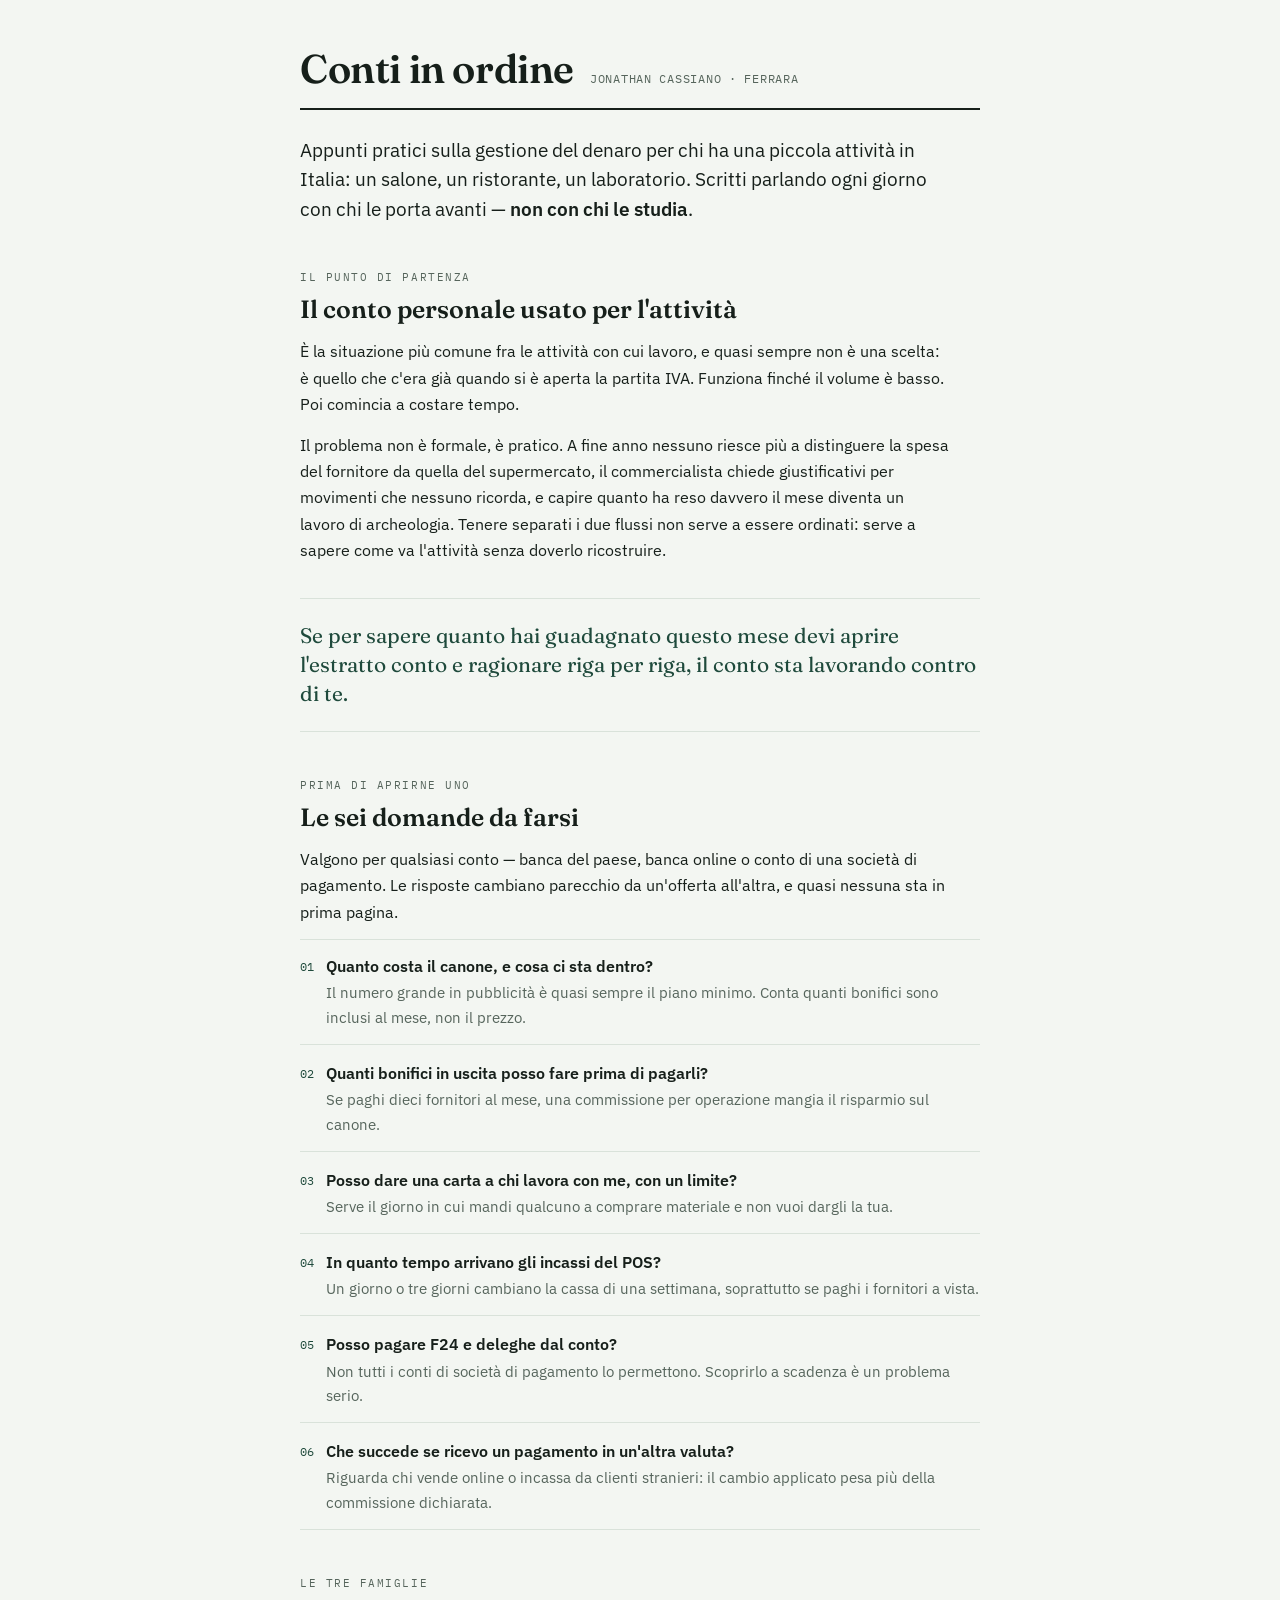
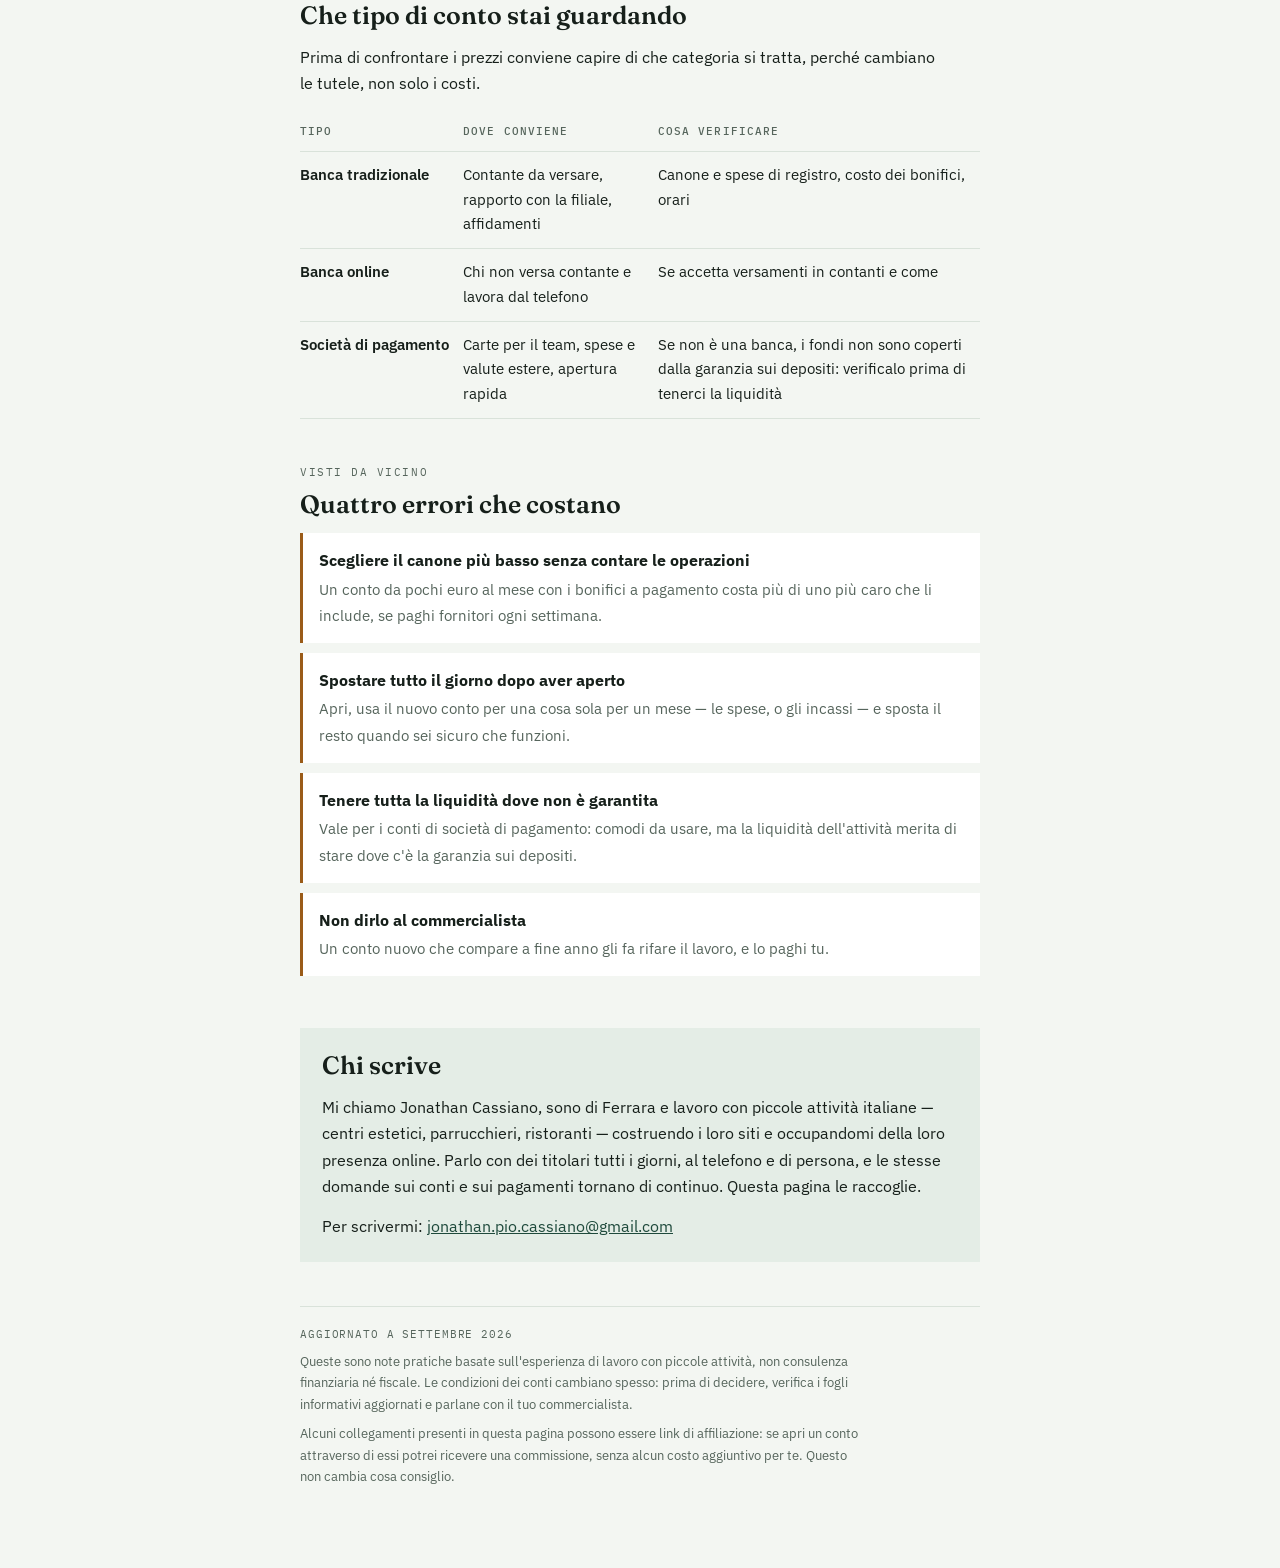
==== index.html @ 9d9dc806 "Add files via upload" ====
<!DOCTYPE html>
<html lang="it">
<head>
<meta charset="utf-8">
<meta name="viewport" content="width=device-width, initial-scale=1">
<meta name="description" content="Note pratiche sulla gestione del conto e dei pagamenti per piccole attività italiane: cosa verificare prima di aprire un conto aziendale, errori comuni, domande da fare.">
<meta name="author" content="Jonathan Cassiano">
<!-- IMPACT-VERIFICATION: qui andrà il meta tag di verifica fornito da Impact -->
<style>
  *{box-sizing:border-box}
  html{-webkit-text-size-adjust:100%}
  body{margin:0;font-size:14px}
  img{max-width:100%}
  [hidden]{display:none!important}
</style>
<title>Conti in ordine</title>
<link rel="preconnect" href="https://fonts.googleapis.com">
<link rel="preconnect" href="https://fonts.gstatic.com" crossorigin>
<link rel="stylesheet" href="https://fonts.googleapis.com/css2?family=Fraunces:opsz,wght@9..144,400;9..144,600&family=IBM+Plex+Mono:wght@400;500&family=IBM+Plex+Sans:wght@400;500;600&display=swap">
<style>
  :root{
    --ground:#F3F6F2;
    --surface:#FFFFFF;
    --ink:#161F1A;
    --ink-soft:#56655C;
    --rule:#D9E2DA;
    --accent:#1F4A3C;
    --accent-soft:#E4EDE6;
    --mark:#9A5B18;
    --mark-soft:#F6EBDD;
    --display:"Fraunces",Georgia,"Times New Roman",serif;
    --body:"IBM Plex Sans","Segoe UI",system-ui,sans-serif;
    --mono:"IBM Plex Mono","SF Mono",Consolas,monospace;
  }
  @media (prefers-color-scheme: dark){
    :root:not([data-theme="light"]){
      --ground:#0F1512;
      --surface:#161E19;
      --ink:#E7EFE8;
      --ink-soft:#9AAB9F;
      --rule:#25322B;
      --accent:#7FC6A3;
      --accent-soft:#1A2822;
      --mark:#D79A55;
      --mark-soft:#2A2117;
    }
  }
  :root[data-theme="dark"]{
    --ground:#0F1512;
    --surface:#161E19;
    --ink:#E7EFE8;
    --ink-soft:#9AAB9F;
    --rule:#25322B;
    --accent:#7FC6A3;
    --accent-soft:#1A2822;
    --mark:#D79A55;
    --mark-soft:#2A2117;
  }

  body{
    background:var(--ground);
    color:var(--ink);
    font-family:var(--body);
    font-size:16px;
    line-height:1.65;
    -webkit-font-smoothing:antialiased;
  }
  .wrap{
    max-width:720px;
    margin:0 auto;
    padding-inline:20px;
    padding-block:48px 72px;
  }

  .masthead{
    display:flex;
    flex-wrap:wrap;
    align-items:baseline;
    gap:10px 16px;
    padding-bottom:18px;
    border-bottom:2px solid var(--ink);
  }
  .masthead h1{
    font-family:var(--display);
    font-weight:600;
    font-size:clamp(30px,6vw,40px);
    line-height:1.05;
    margin:0;
    letter-spacing:-0.01em;
  }
  .masthead .by{
    font-family:var(--mono);
    font-size:12px;
    letter-spacing:.06em;
    text-transform:uppercase;
    color:var(--ink-soft);
  }

  .standfirst{
    font-size:19px;
    line-height:1.55;
    margin:26px 0 0;
    max-width:60ch;
  }
  .standfirst strong{font-weight:600;}

  section{margin-top:44px;}
  h2{
    font-family:var(--display);
    font-weight:600;
    font-size:25px;
    line-height:1.2;
    margin:0 0 14px;
    text-wrap:balance;
  }
  h3{
    font-size:16px;
    font-weight:600;
    margin:26px 0 6px;
  }
  p{margin:0 0 14px;max-width:65ch;}
  a{color:var(--accent);}

  .eyebrow{
    font-family:var(--mono);
    font-size:11px;
    letter-spacing:.14em;
    text-transform:uppercase;
    color:var(--ink-soft);
    display:block;
    margin-bottom:8px;
  }

  .checks{list-style:none;padding:0;margin:0;display:flex;flex-direction:column;gap:2px;}
  .checks li{
    display:grid;
    grid-template-columns:auto 1fr;
    gap:12px;
    align-items:start;
    padding:13px 0;
    border-bottom:1px solid var(--rule);
  }
  .checks li:first-child{border-top:1px solid var(--rule);}
  .checks .n{
    font-family:var(--mono);
    font-size:12px;
    color:var(--accent);
    padding-top:4px;
    font-variant-numeric:tabular-nums;
  }
  .checks .q{font-weight:600;}
  .checks .why{color:var(--ink-soft);font-size:15px;display:block;margin-top:2px;}

  .compare{width:100%;border-collapse:collapse;font-size:15px;}
  .compare th,.compare td{text-align:left;padding:11px 14px 11px 0;border-bottom:1px solid var(--rule);vertical-align:top;}
  .compare th{
    font-family:var(--mono);
    font-weight:500;
    font-size:11px;
    letter-spacing:.1em;
    text-transform:uppercase;
    color:var(--ink-soft);
  }
  .compare td:first-child{font-weight:600;white-space:nowrap;}
  .scroller{overflow-x:auto;}

  .mistakes{margin:0;padding:0;list-style:none;}
  .mistakes li{
    padding:14px 16px;
    background:var(--surface);
    border-left:3px solid var(--mark);
    margin-bottom:10px;
  }
  .mistakes b{display:block;margin-bottom:2px;}
  .mistakes span{color:var(--ink-soft);font-size:15px;}

  .pull{
    font-family:var(--display);
    font-size:21px;
    line-height:1.4;
    color:var(--accent);
    border-top:1px solid var(--rule);
    border-bottom:1px solid var(--rule);
    padding:22px 0;
    margin:34px 0;
    max-width:58ch;
  }

  .about{
    background:var(--accent-soft);
    padding:22px;
    margin-top:52px;
  }
  .about h2{margin-top:0;}
  .about p:last-child{margin-bottom:0;}

  footer{
    margin-top:44px;
    padding-top:18px;
    border-top:1px solid var(--rule);
    font-size:13px;
    color:var(--ink-soft);
  }
  footer p{max-width:70ch;margin-bottom:8px;}
  .updated{font-family:var(--mono);font-size:11px;letter-spacing:.08em;text-transform:uppercase;}
</style>

</head>
<body>
<div class="wrap">

  <header class="masthead">
    <h1>Conti in ordine</h1>
    <span class="by">Jonathan Cassiano · Ferrara</span>
  </header>

  <p class="standfirst">Appunti pratici sulla gestione del denaro per chi ha una piccola attività in Italia: un salone, un ristorante, un laboratorio. Scritti parlando ogni giorno con chi le porta avanti — <strong>non con chi le studia</strong>.</p>

  <section>
    <span class="eyebrow">Il punto di partenza</span>
    <h2>Il conto personale usato per l'attività</h2>
    <p>È la situazione più comune fra le attività con cui lavoro, e quasi sempre non è una scelta: è quello che c'era già quando si è aperta la partita IVA. Funziona finché il volume è basso. Poi comincia a costare tempo.</p>
    <p>Il problema non è formale, è pratico. A fine anno nessuno riesce più a distinguere la spesa del fornitore da quella del supermercato, il commercialista chiede giustificativi per movimenti che nessuno ricorda, e capire quanto ha reso davvero il mese diventa un lavoro di archeologia. Tenere separati i due flussi non serve a essere ordinati: serve a sapere come va l'attività senza doverlo ricostruire.</p>

    <div class="pull">Se per sapere quanto hai guadagnato questo mese devi aprire l'estratto conto e ragionare riga per riga, il conto sta lavorando contro di te.</div>
  </section>

  <section>
    <span class="eyebrow">Prima di aprirne uno</span>
    <h2>Le sei domande da farsi</h2>
    <p>Valgono per qualsiasi conto — banca del paese, banca online o conto di una società di pagamento. Le risposte cambiano parecchio da un'offerta all'altra, e quasi nessuna sta in prima pagina.</p>
    <ul class="checks">
      <li><span class="n">01</span><span><span class="q">Quanto costa il canone, e cosa ci sta dentro?</span><span class="why">Il numero grande in pubblicità è quasi sempre il piano minimo. Conta quanti bonifici sono inclusi al mese, non il prezzo.</span></span></li>
      <li><span class="n">02</span><span><span class="q">Quanti bonifici in uscita posso fare prima di pagarli?</span><span class="why">Se paghi dieci fornitori al mese, una commissione per operazione mangia il risparmio sul canone.</span></span></li>
      <li><span class="n">03</span><span><span class="q">Posso dare una carta a chi lavora con me, con un limite?</span><span class="why">Serve il giorno in cui mandi qualcuno a comprare materiale e non vuoi dargli la tua.</span></span></li>
      <li><span class="n">04</span><span><span class="q">In quanto tempo arrivano gli incassi del POS?</span><span class="why">Un giorno o tre giorni cambiano la cassa di una settimana, soprattutto se paghi i fornitori a vista.</span></span></li>
      <li><span class="n">05</span><span><span class="q">Posso pagare F24 e deleghe dal conto?</span><span class="why">Non tutti i conti di società di pagamento lo permettono. Scoprirlo a scadenza è un problema serio.</span></span></li>
      <li><span class="n">06</span><span><span class="q">Che succede se ricevo un pagamento in un'altra valuta?</span><span class="why">Riguarda chi vende online o incassa da clienti stranieri: il cambio applicato pesa più della commissione dichiarata.</span></span></li>
    </ul>
  </section>

  <section>
    <span class="eyebrow">Le tre famiglie</span>
    <h2>Che tipo di conto stai guardando</h2>
    <p>Prima di confrontare i prezzi conviene capire di che categoria si tratta, perché cambiano le tutele, non solo i costi.</p>
    <div class="scroller">
      <table class="compare">
        <thead>
          <tr><th scope="col">Tipo</th><th scope="col">Dove conviene</th><th scope="col">Cosa verificare</th></tr>
        </thead>
        <tbody>
          <tr><td>Banca tradizionale</td><td>Contante da versare, rapporto con la filiale, affidamenti</td><td>Canone e spese di registro, costo dei bonifici, orari</td></tr>
          <tr><td>Banca online</td><td>Chi non versa contante e lavora dal telefono</td><td>Se accetta versamenti in contanti e come</td></tr>
          <tr><td>Società di pagamento</td><td>Carte per il team, spese e valute estere, apertura rapida</td><td>Se non è una banca, i fondi non sono coperti dalla garanzia sui depositi: verificalo prima di tenerci la liquidità</td></tr>
        </tbody>
      </table>
    </div>
  </section>

  <section>
    <span class="eyebrow">Visti da vicino</span>
    <h2>Quattro errori che costano</h2>
    <ul class="mistakes">
      <li><b>Scegliere il canone più basso senza contare le operazioni</b><span>Un conto da pochi euro al mese con i bonifici a pagamento costa più di uno più caro che li include, se paghi fornitori ogni settimana.</span></li>
      <li><b>Spostare tutto il giorno dopo aver aperto</b><span>Apri, usa il nuovo conto per una cosa sola per un mese — le spese, o gli incassi — e sposta il resto quando sei sicuro che funzioni.</span></li>
      <li><b>Tenere tutta la liquidità dove non è garantita</b><span>Vale per i conti di società di pagamento: comodi da usare, ma la liquidità dell'attività merita di stare dove c'è la garanzia sui depositi.</span></li>
      <li><b>Non dirlo al commercialista</b><span>Un conto nuovo che compare a fine anno gli fa rifare il lavoro, e lo paghi tu.</span></li>
    </ul>
  </section>

  <section class="about">
    <h2>Chi scrive</h2>
    <p>Mi chiamo Jonathan Cassiano, sono di Ferrara e lavoro con piccole attività italiane — centri estetici, parrucchieri, ristoranti — costruendo i loro siti e occupandomi della loro presenza online. Parlo con dei titolari tutti i giorni, al telefono e di persona, e le stesse domande sui conti e sui pagamenti tornano di continuo. Questa pagina le raccoglie.</p>
    <p>Per scrivermi: <a href="mailto:jonathan.pio.cassiano@gmail.com">jonathan.pio.cassiano@gmail.com</a></p>
  </section>

  <footer>
    <p class="updated">Aggiornato a settembre 2026</p>
    <p>Queste sono note pratiche basate sull'esperienza di lavoro con piccole attività, non consulenza finanziaria né fiscale. Le condizioni dei conti cambiano spesso: prima di decidere, verifica i fogli informativi aggiornati e parlane con il tuo commercialista.</p>
    <p>Alcuni collegamenti presenti in questa pagina possono essere link di affiliazione: se apri un conto attraverso di essi potrei ricevere una commissione, senza alcun costo aggiuntivo per te. Questo non cambia cosa consiglio.</p>
  </footer>

</div>

</body>
</html>
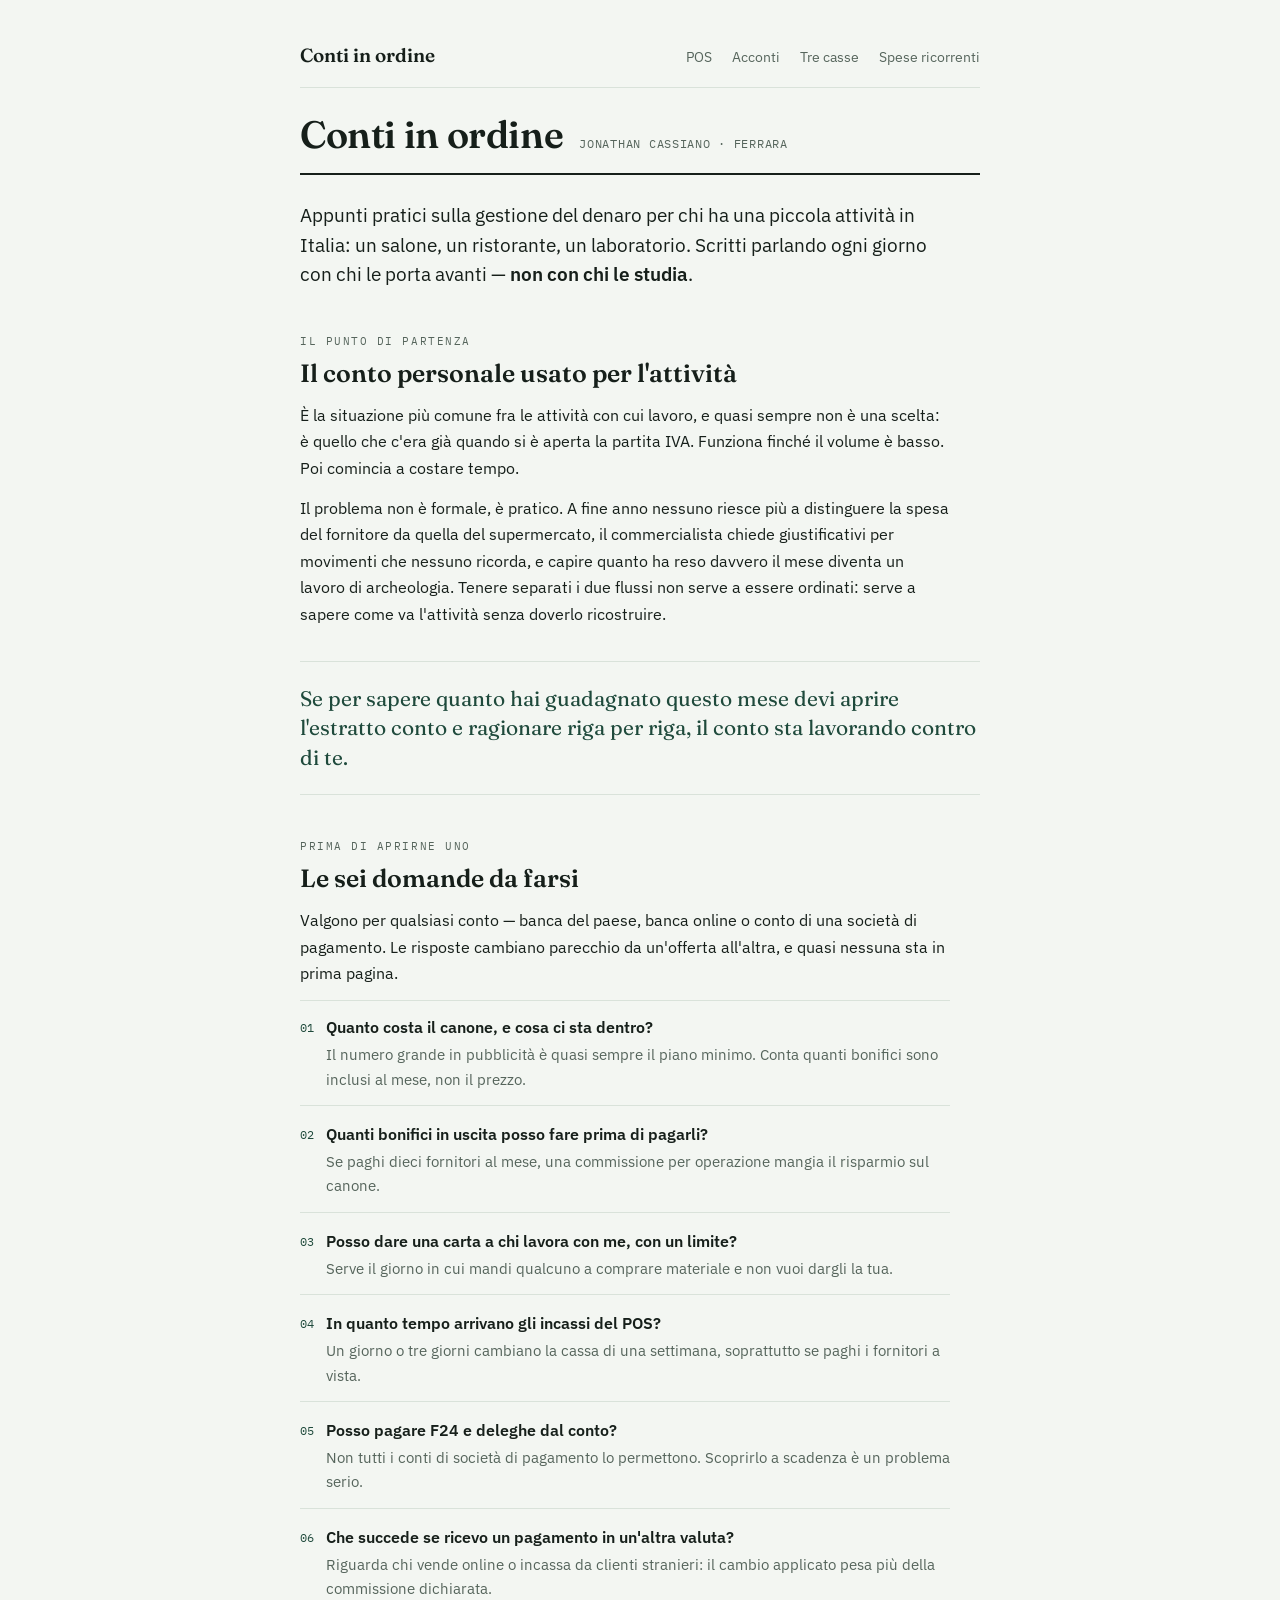
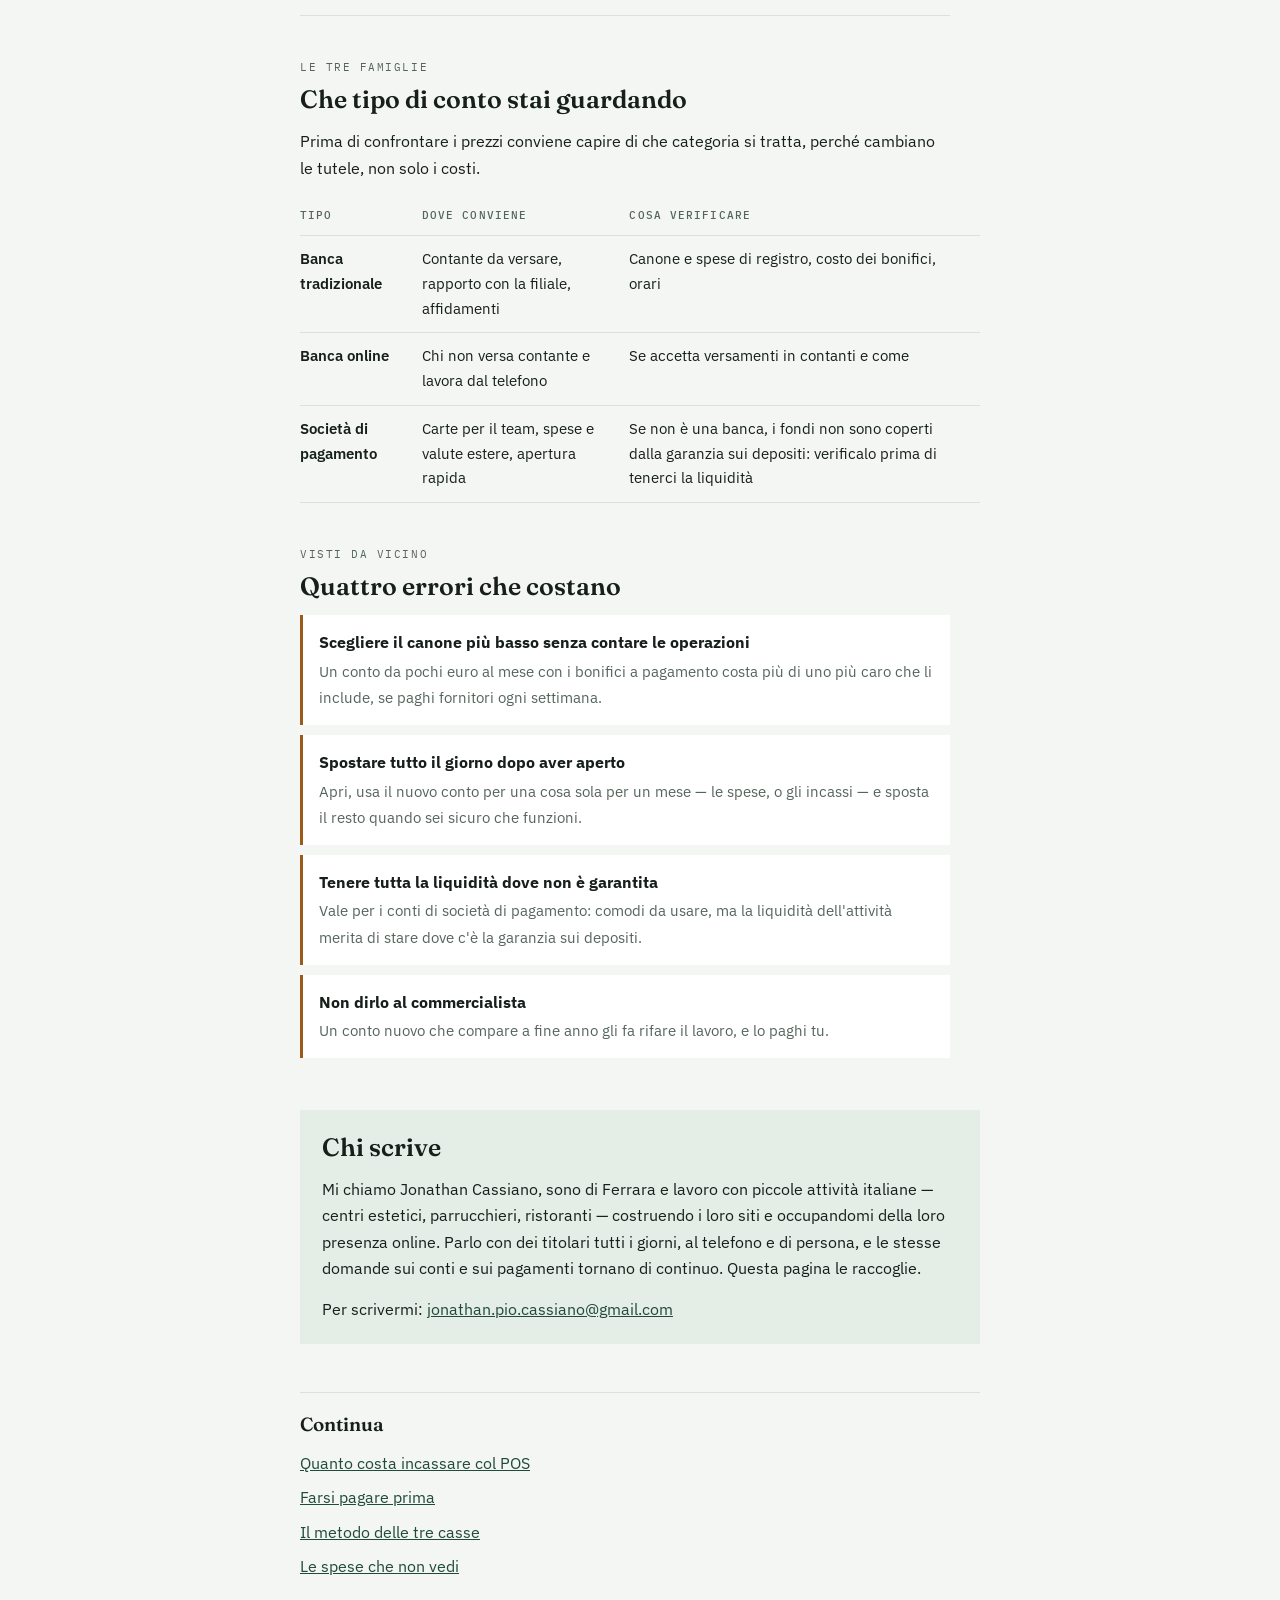
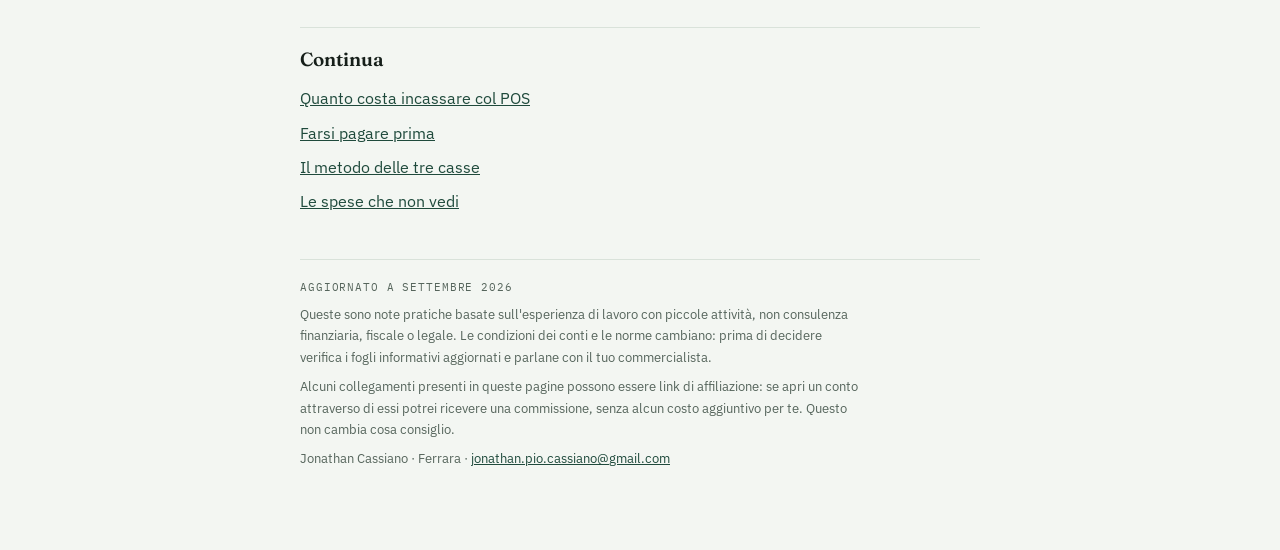
==== commit d1660417: "Add files via upload" ====
--- a/index.html
+++ b/index.html
@@ -3,213 +3,25 @@
 <head>
 <meta charset="utf-8">
 <meta name="viewport" content="width=device-width, initial-scale=1">
+<title>Conti in ordine</title>
 <meta name="description" content="Note pratiche sulla gestione del conto e dei pagamenti per piccole attività italiane: cosa verificare prima di aprire un conto aziendale, errori comuni, domande da fare.">
 <meta name="author" content="Jonathan Cassiano">
-<!-- IMPACT-VERIFICATION: qui andrà il meta tag di verifica fornito da Impact -->
-<style>
-  *{box-sizing:border-box}
-  html{-webkit-text-size-adjust:100%}
-  body{margin:0;font-size:14px}
-  img{max-width:100%}
-  [hidden]{display:none!important}
-</style>
-<title>Conti in ordine</title>
+<meta name='impact-site-verification' value='40c36279-f22e-408e-88b5-2db7e5e48806'>
 <link rel="preconnect" href="https://fonts.googleapis.com">
 <link rel="preconnect" href="https://fonts.gstatic.com" crossorigin>
 <link rel="stylesheet" href="https://fonts.googleapis.com/css2?family=Fraunces:opsz,wght@9..144,400;9..144,600&family=IBM+Plex+Mono:wght@400;500&family=IBM+Plex+Sans:wght@400;500;600&display=swap">
-<style>
-  :root{
-    --ground:#F3F6F2;
-    --surface:#FFFFFF;
-    --ink:#161F1A;
-    --ink-soft:#56655C;
-    --rule:#D9E2DA;
-    --accent:#1F4A3C;
-    --accent-soft:#E4EDE6;
-    --mark:#9A5B18;
-    --mark-soft:#F6EBDD;
-    --display:"Fraunces",Georgia,"Times New Roman",serif;
-    --body:"IBM Plex Sans","Segoe UI",system-ui,sans-serif;
-    --mono:"IBM Plex Mono","SF Mono",Consolas,monospace;
-  }
-  @media (prefers-color-scheme: dark){
-    :root:not([data-theme="light"]){
-      --ground:#0F1512;
-      --surface:#161E19;
-      --ink:#E7EFE8;
-      --ink-soft:#9AAB9F;
-      --rule:#25322B;
-      --accent:#7FC6A3;
-      --accent-soft:#1A2822;
-      --mark:#D79A55;
-      --mark-soft:#2A2117;
-    }
-  }
-  :root[data-theme="dark"]{
-    --ground:#0F1512;
-    --surface:#161E19;
-    --ink:#E7EFE8;
-    --ink-soft:#9AAB9F;
-    --rule:#25322B;
-    --accent:#7FC6A3;
-    --accent-soft:#1A2822;
-    --mark:#D79A55;
-    --mark-soft:#2A2117;
-  }
-
-  body{
-    background:var(--ground);
-    color:var(--ink);
-    font-family:var(--body);
-    font-size:16px;
-    line-height:1.65;
-    -webkit-font-smoothing:antialiased;
-  }
-  .wrap{
-    max-width:720px;
-    margin:0 auto;
-    padding-inline:20px;
-    padding-block:48px 72px;
-  }
-
-  .masthead{
-    display:flex;
-    flex-wrap:wrap;
-    align-items:baseline;
-    gap:10px 16px;
-    padding-bottom:18px;
-    border-bottom:2px solid var(--ink);
-  }
-  .masthead h1{
-    font-family:var(--display);
-    font-weight:600;
-    font-size:clamp(30px,6vw,40px);
-    line-height:1.05;
-    margin:0;
-    letter-spacing:-0.01em;
-  }
-  .masthead .by{
-    font-family:var(--mono);
-    font-size:12px;
-    letter-spacing:.06em;
-    text-transform:uppercase;
-    color:var(--ink-soft);
-  }
-
-  .standfirst{
-    font-size:19px;
-    line-height:1.55;
-    margin:26px 0 0;
-    max-width:60ch;
-  }
-  .standfirst strong{font-weight:600;}
-
-  section{margin-top:44px;}
-  h2{
-    font-family:var(--display);
-    font-weight:600;
-    font-size:25px;
-    line-height:1.2;
-    margin:0 0 14px;
-    text-wrap:balance;
-  }
-  h3{
-    font-size:16px;
-    font-weight:600;
-    margin:26px 0 6px;
-  }
-  p{margin:0 0 14px;max-width:65ch;}
-  a{color:var(--accent);}
-
-  .eyebrow{
-    font-family:var(--mono);
-    font-size:11px;
-    letter-spacing:.14em;
-    text-transform:uppercase;
-    color:var(--ink-soft);
-    display:block;
-    margin-bottom:8px;
-  }
-
-  .checks{list-style:none;padding:0;margin:0;display:flex;flex-direction:column;gap:2px;}
-  .checks li{
-    display:grid;
-    grid-template-columns:auto 1fr;
-    gap:12px;
-    align-items:start;
-    padding:13px 0;
-    border-bottom:1px solid var(--rule);
-  }
-  .checks li:first-child{border-top:1px solid var(--rule);}
-  .checks .n{
-    font-family:var(--mono);
-    font-size:12px;
-    color:var(--accent);
-    padding-top:4px;
-    font-variant-numeric:tabular-nums;
-  }
-  .checks .q{font-weight:600;}
-  .checks .why{color:var(--ink-soft);font-size:15px;display:block;margin-top:2px;}
-
-  .compare{width:100%;border-collapse:collapse;font-size:15px;}
-  .compare th,.compare td{text-align:left;padding:11px 14px 11px 0;border-bottom:1px solid var(--rule);vertical-align:top;}
-  .compare th{
-    font-family:var(--mono);
-    font-weight:500;
-    font-size:11px;
-    letter-spacing:.1em;
-    text-transform:uppercase;
-    color:var(--ink-soft);
-  }
-  .compare td:first-child{font-weight:600;white-space:nowrap;}
-  .scroller{overflow-x:auto;}
-
-  .mistakes{margin:0;padding:0;list-style:none;}
-  .mistakes li{
-    padding:14px 16px;
-    background:var(--surface);
-    border-left:3px solid var(--mark);
-    margin-bottom:10px;
-  }
-  .mistakes b{display:block;margin-bottom:2px;}
-  .mistakes span{color:var(--ink-soft);font-size:15px;}
-
-  .pull{
-    font-family:var(--display);
-    font-size:21px;
-    line-height:1.4;
-    color:var(--accent);
-    border-top:1px solid var(--rule);
-    border-bottom:1px solid var(--rule);
-    padding:22px 0;
-    margin:34px 0;
-    max-width:58ch;
-  }
-
-  .about{
-    background:var(--accent-soft);
-    padding:22px;
-    margin-top:52px;
-  }
-  .about h2{margin-top:0;}
-  .about p:last-child{margin-bottom:0;}
-
-  footer{
-    margin-top:44px;
-    padding-top:18px;
-    border-top:1px solid var(--rule);
-    font-size:13px;
-    color:var(--ink-soft);
-  }
-  footer p{max-width:70ch;margin-bottom:8px;}
-  .updated{font-family:var(--mono);font-size:11px;letter-spacing:.08em;text-transform:uppercase;}
-</style>
-
+<link rel="stylesheet" href="style.css">
 </head>
 <body>
 <div class="wrap">
-
-  <header class="masthead">
+<nav class="sitenav">
+  <a class="brand" href="index.html">Conti in ordine</a>
+  <a href="pos.html">POS</a>
+  <a href="acconti.html">Acconti</a>
+  <a href="tre-casse.html">Tre casse</a>
+  <a href="spese-invisibili.html">Spese ricorrenti</a>
+</nav>
+<header class="masthead">
     <h1>Conti in ordine</h1>
     <span class="by">Jonathan Cassiano · Ferrara</span>
   </header>
@@ -274,13 +86,30 @@
     <p>Per scrivermi: <a href="mailto:jonathan.pio.cassiano@gmail.com">jonathan.pio.cassiano@gmail.com</a></p>
   </section>
 
-  <footer>
-    <p class="updated">Aggiornato a settembre 2026</p>
-    <p>Queste sono note pratiche basate sull'esperienza di lavoro con piccole attività, non consulenza finanziaria né fiscale. Le condizioni dei conti cambiano spesso: prima di decidere, verifica i fogli informativi aggiornati e parlane con il tuo commercialista.</p>
-    <p>Alcuni collegamenti presenti in questa pagina possono essere link di affiliazione: se apri un conto attraverso di essi potrei ricevere una commissione, senza alcun costo aggiuntivo per te. Questo non cambia cosa consiglio.</p>
-  </footer>
-
+  <section class="next">
+<h2>Continua</h2>
+<ul>
+<li><a href="pos.html">Quanto costa incassare col POS</a></li>
+<li><a href="acconti.html">Farsi pagare prima</a></li>
+<li><a href="tre-casse.html">Il metodo delle tre casse</a></li>
+<li><a href="spese-invisibili.html">Le spese che non vedi</a></li>
+</ul>
+</section>
+<section class="next">
+<h2>Continua</h2>
+<ul>
+<li><a href="pos.html">Quanto costa incassare col POS</a></li>
+<li><a href="acconti.html">Farsi pagare prima</a></li>
+<li><a href="tre-casse.html">Il metodo delle tre casse</a></li>
+<li><a href="spese-invisibili.html">Le spese che non vedi</a></li>
+</ul>
+</section>
+<footer>
+<p class="updated">Aggiornato a settembre 2026</p>
+<p>Queste sono note pratiche basate sull'esperienza di lavoro con piccole attività, non consulenza finanziaria, fiscale o legale. Le condizioni dei conti e le norme cambiano: prima di decidere verifica i fogli informativi aggiornati e parlane con il tuo commercialista.</p>
+<p>Alcuni collegamenti presenti in queste pagine possono essere link di affiliazione: se apri un conto attraverso di essi potrei ricevere una commissione, senza alcun costo aggiuntivo per te. Questo non cambia cosa consiglio.</p>
+<p>Jonathan Cassiano · Ferrara · <a href="mailto:jonathan.pio.cassiano@gmail.com">jonathan.pio.cassiano@gmail.com</a></p>
+</footer>
 </div>
-
 </body>
 </html>
--- a/style.css
+++ b/style.css
@@ -0,0 +1,210 @@
+:root{
+  --ground:#F3F6F2;
+  --surface:#FFFFFF;
+  --ink:#161F1A;
+  --ink-soft:#56655C;
+  --rule:#D9E2DA;
+  --accent:#1F4A3C;
+  --accent-soft:#E4EDE6;
+  --mark:#9A5B18;
+  --display:"Fraunces",Georgia,"Times New Roman",serif;
+  --body:"IBM Plex Sans","Segoe UI",system-ui,sans-serif;
+  --mono:"IBM Plex Mono","SF Mono",Consolas,monospace;
+}
+@media (prefers-color-scheme: dark){
+  :root{
+    --ground:#0F1512;
+    --surface:#161E19;
+    --ink:#E7EFE8;
+    --ink-soft:#9AAB9F;
+    --rule:#25322B;
+    --accent:#7FC6A3;
+    --accent-soft:#1A2822;
+    --mark:#D79A55;
+  }
+}
+
+*{box-sizing:border-box}
+html{-webkit-text-size-adjust:100%}
+img{max-width:100%}
+
+body{
+  margin:0;
+  background:var(--ground);
+  color:var(--ink);
+  font-family:var(--body);
+  font-size:16px;
+  line-height:1.65;
+  -webkit-font-smoothing:antialiased;
+}
+.wrap{
+  max-width:720px;
+  margin:0 auto;
+  padding-inline:20px;
+  padding-block:40px 72px;
+}
+
+/* navigazione */
+.sitenav{
+  display:flex;
+  flex-wrap:wrap;
+  align-items:baseline;
+  gap:8px 20px;
+  padding-bottom:16px;
+  margin-bottom:26px;
+  border-bottom:1px solid var(--rule);
+}
+.sitenav .brand{
+  font-family:var(--display);
+  font-weight:600;
+  font-size:19px;
+  color:var(--ink);
+  text-decoration:none;
+  margin-right:auto;
+}
+.sitenav a:not(.brand){
+  font-size:14px;
+  color:var(--ink-soft);
+  text-decoration:none;
+  border-bottom:1px solid transparent;
+  padding-bottom:1px;
+}
+.sitenav a:not(.brand):hover{color:var(--accent);border-bottom-color:var(--accent);}
+.sitenav a[aria-current="page"]{color:var(--accent);border-bottom-color:var(--accent);}
+
+.masthead{
+  display:flex;
+  flex-wrap:wrap;
+  align-items:baseline;
+  gap:10px 16px;
+  padding-bottom:18px;
+  border-bottom:2px solid var(--ink);
+}
+.masthead h1{
+  font-family:var(--display);
+  font-weight:600;
+  font-size:clamp(28px,5.5vw,38px);
+  line-height:1.08;
+  margin:0;
+  letter-spacing:-0.01em;
+  text-wrap:balance;
+}
+.masthead .by{
+  font-family:var(--mono);
+  font-size:12px;
+  letter-spacing:.06em;
+  text-transform:uppercase;
+  color:var(--ink-soft);
+}
+
+.standfirst{
+  font-size:19px;
+  line-height:1.55;
+  margin:26px 0 0;
+  max-width:60ch;
+}
+.standfirst strong{font-weight:600;}
+
+section{margin-top:42px;}
+h2{
+  font-family:var(--display);
+  font-weight:600;
+  font-size:25px;
+  line-height:1.2;
+  margin:0 0 14px;
+  text-wrap:balance;
+}
+h3{font-size:16px;font-weight:600;margin:26px 0 6px;}
+p{margin:0 0 14px;max-width:65ch;}
+a{color:var(--accent);}
+ul,ol{max-width:65ch;}
+li{margin-bottom:6px;}
+
+.eyebrow{
+  font-family:var(--mono);
+  font-size:11px;
+  letter-spacing:.14em;
+  text-transform:uppercase;
+  color:var(--ink-soft);
+  display:block;
+  margin-bottom:8px;
+}
+
+.checks{list-style:none;padding:0;margin:0;display:flex;flex-direction:column;gap:2px;}
+.checks li{
+  display:grid;
+  grid-template-columns:auto 1fr;
+  gap:12px;
+  align-items:start;
+  padding:13px 0;
+  border-bottom:1px solid var(--rule);
+  margin:0;
+}
+.checks li:first-child{border-top:1px solid var(--rule);}
+.checks .n{
+  font-family:var(--mono);
+  font-size:12px;
+  color:var(--accent);
+  padding-top:4px;
+  font-variant-numeric:tabular-nums;
+}
+.checks .q{font-weight:600;}
+.checks .why{color:var(--ink-soft);font-size:15px;display:block;margin-top:2px;}
+
+.compare{width:100%;border-collapse:collapse;font-size:15px;}
+.compare th,.compare td{text-align:left;padding:11px 14px 11px 0;border-bottom:1px solid var(--rule);vertical-align:top;}
+.compare th{
+  font-family:var(--mono);
+  font-weight:500;
+  font-size:11px;
+  letter-spacing:.1em;
+  text-transform:uppercase;
+  color:var(--ink-soft);
+}
+.compare td:first-child{font-weight:600;}
+.scroller{overflow-x:auto;}
+
+.mistakes{margin:0;padding:0;list-style:none;}
+.mistakes li{
+  padding:14px 16px;
+  background:var(--surface);
+  border-left:3px solid var(--mark);
+  margin-bottom:10px;
+}
+.mistakes b{display:block;margin-bottom:2px;}
+.mistakes span{color:var(--ink-soft);font-size:15px;}
+
+.pull{
+  font-family:var(--display);
+  font-size:21px;
+  line-height:1.4;
+  color:var(--accent);
+  border-top:1px solid var(--rule);
+  border-bottom:1px solid var(--rule);
+  padding:22px 0;
+  margin:34px 0;
+  max-width:58ch;
+}
+
+.about{background:var(--accent-soft);padding:22px;margin-top:52px;}
+.about h2{margin-top:0;}
+.about p:last-child{margin-bottom:0;}
+
+.next{
+  margin-top:48px;
+  padding-top:20px;
+  border-top:1px solid var(--rule);
+}
+.next h2{font-size:19px;}
+.next ul{list-style:none;padding:0;margin:0;}
+.next li{margin-bottom:8px;}
+
+footer{
+  margin-top:44px;
+  padding-top:18px;
+  border-top:1px solid var(--rule);
+  font-size:13px;
+  color:var(--ink-soft);
+}
+footer p{max-width:70ch;margin-bottom:8px;}
+.updated{font-family:var(--mono);font-size:11px;letter-spacing:.08em;text-transform:uppercase;}
